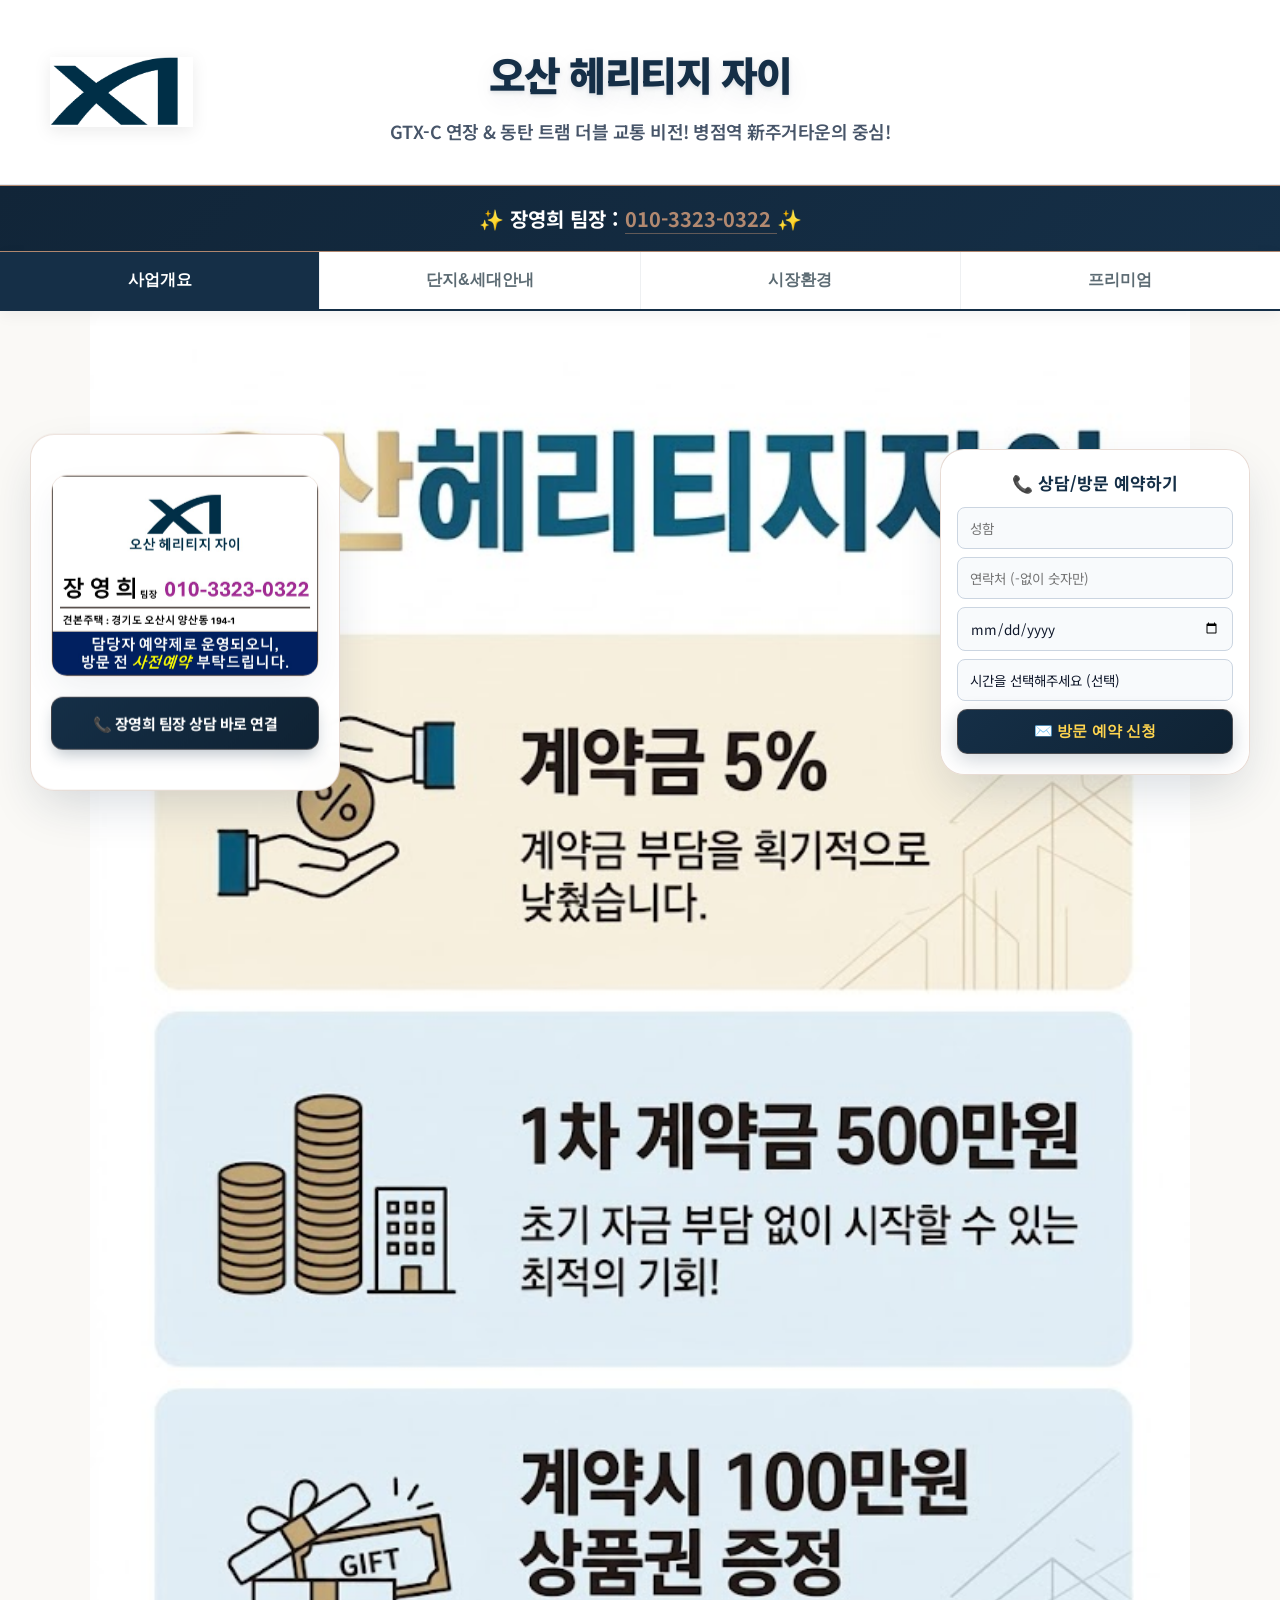
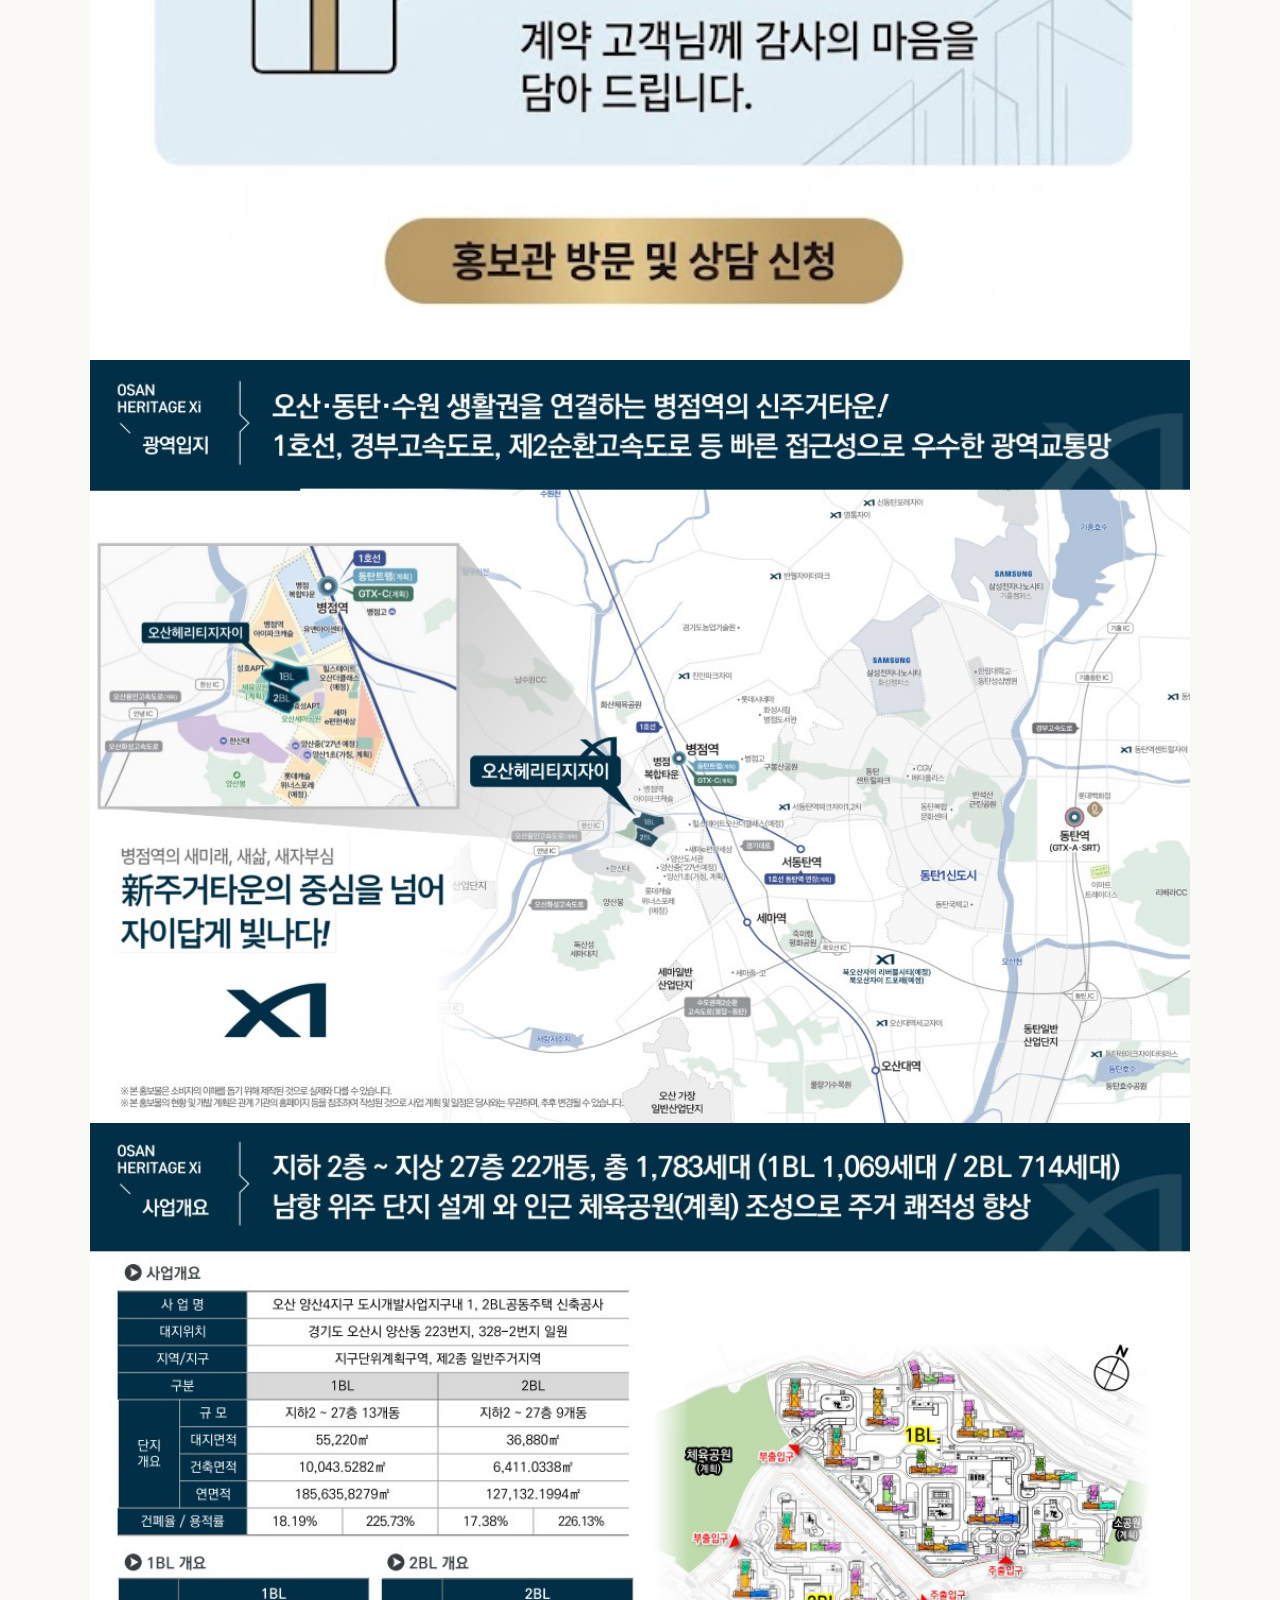
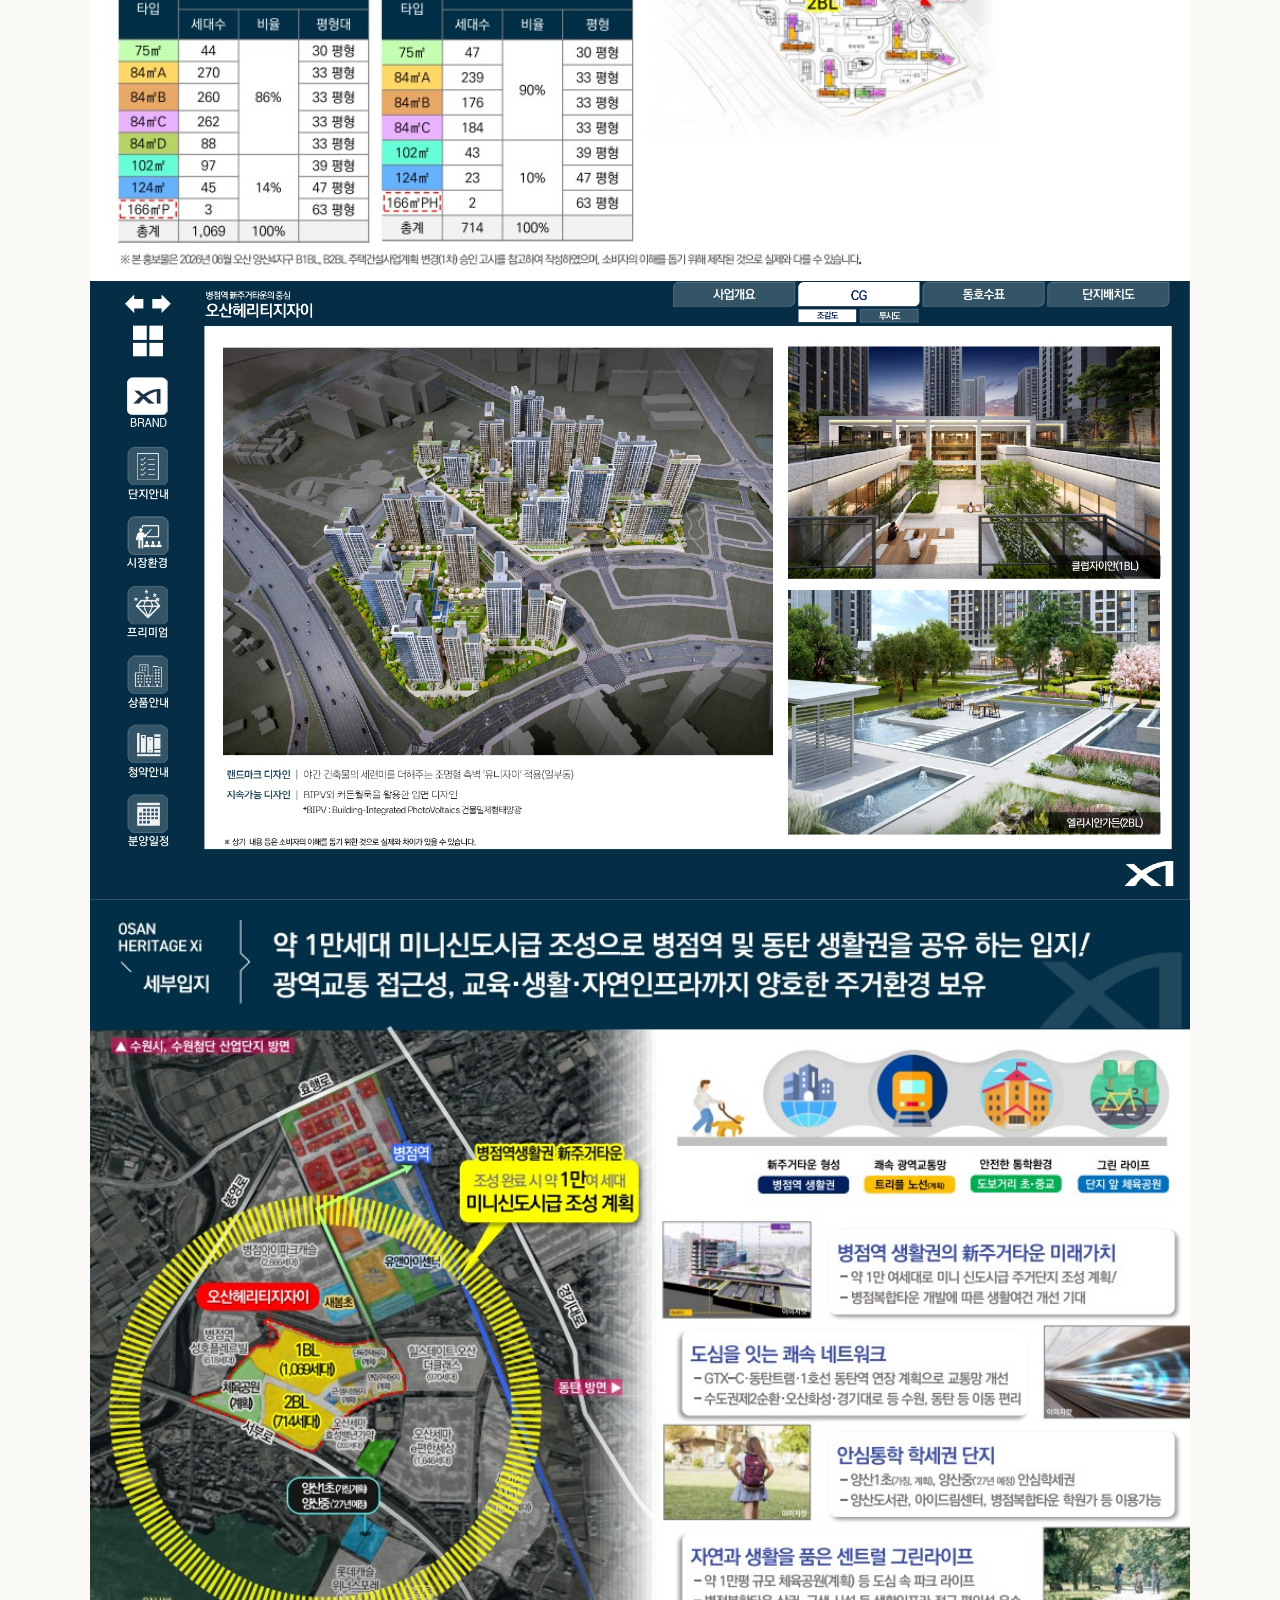
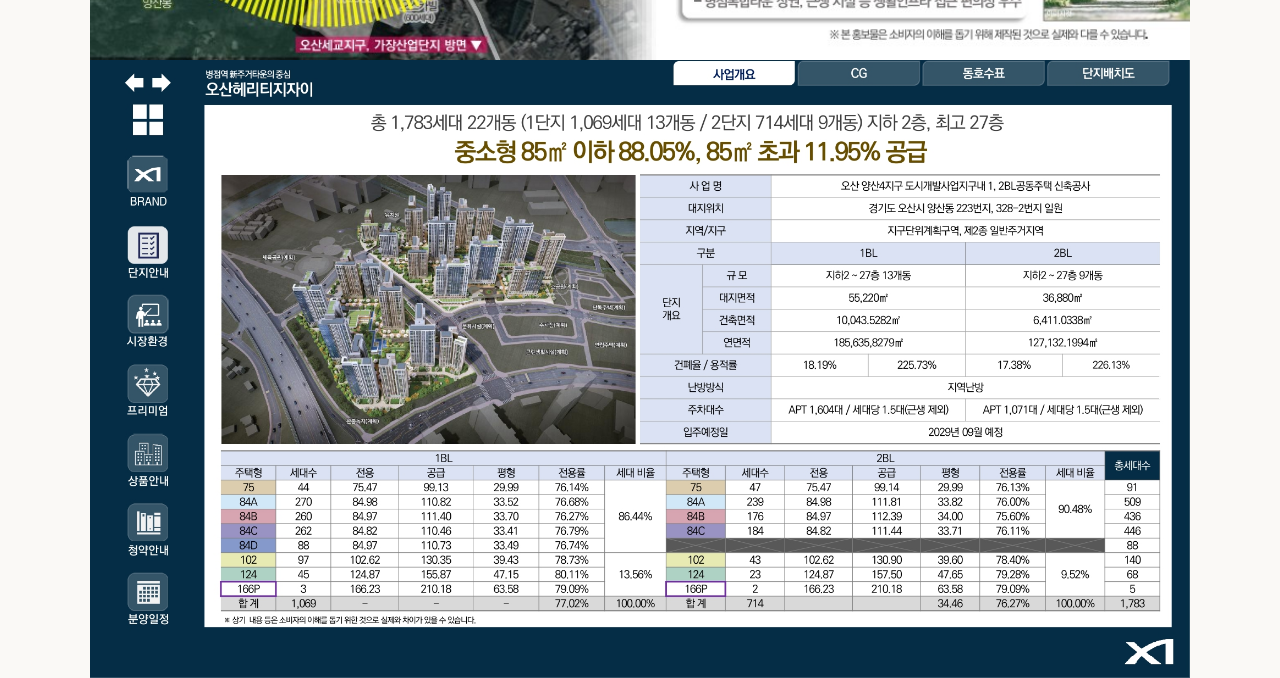
==== index.html @ 05e031f9 "Update index.html" ====
<!DOCTYPE html>
<html lang="ko">
<head>
    <script>
        // 전역 변수 선언
        const TEAM_LEADER_NAME = "장영희";
        const TEAM_LEADER_PHONE = "01033230322";
    </script>
    
    <meta property="og:type" content="website">
    <meta property="og:title" content="오산헤리티지자이 - 장영희 팀장">
    <meta property="og:description" content="GTX-C 연장 & 동탄 트램 더블 교통 비전! 병점역 新주거타운의 중심!">
    <meta property="og:image" content="https://star13535.github.io/OsanHeritageXI/img/JYH.JPG">    
    <meta charset="UTF-8">
    <meta name="viewport" content="width=device-width, initial-scale=1.0, maximum-scale=1.0, user-scalable=no">
    
    <title>오산헤리티지자이 - 장영희 팀장</title>
    
    <link rel="icon" href="img/logo.png" type="image/jpg">
    <link href="https://fonts.googleapis.com/css2?family=Noto+Sans+KR:wght@400;500;700;900&family=Outfit:wght@700;800&display=swap" rel="stylesheet">

    <style>
        /* [0. 전역 기본 설정 및 가로 스크롤 방지] */
        *, *::before, *::after { 
            box-sizing: border-box; 
        }
        html, body { 
            margin: 0; 
            padding: 0; 
            width: 100%; 
            overflow-x: hidden; 
        }
        body { 
            font-family: 'Noto Sans KR', sans-serif; 
            background-color: #faf9f6; 
            color: #152232; 
            text-align: center; 
            -webkit-font-smoothing: antialiased;
        }
        img { width: 100%; height: auto; display: block; vertical-align: middle; }

        :root {
            --top-navy: #152f47;
            --top-gold: #b28970;
            --top-border-gold: rgba(178, 137, 112, 0.35);
            --top-border-light: rgba(21, 47, 71, 0.09);
            --top-radius-md: 14px;
            --top-radius-lg: 20px;
        }

        /* [1. 명함 카드] */
        .business-card { 
            width: 100%; 
            background: #fff; 
            padding: 40px 20px; 
            border-bottom: 1px solid #eef0f2; 
        }
        .card-container { width: 100%; max-width: 330px; margin: 0 auto; }
        .card-container img { 
            border-radius: 16px; 
            border: 1px solid rgba(178, 137, 112, 0.25); 
            box-shadow: 0 15px 35px -5px rgba(21, 47, 71, 0.08); 
            transition: transform 0.3s;
        }
        .card-container img:hover { transform: translateY(-4px); }
        .card-btn-call { 
            display: block; 
            margin-top: 20px; 
            padding: 15px 0; 
            background: linear-gradient(135deg, #152f47, #0f2233); 
            color: #fff; 
            text-decoration: none; 
            border-radius: 12px; 
            font-size: 15px; 
            font-weight: 700; 
            letter-spacing: -0.5px;
            box-shadow: 0 8px 16px -4px rgba(21, 47, 71, 0.3);
            border: 1px solid rgba(178, 137, 112, 0.3); 
            transition: all 0.3s;
        }
        .card-btn-call:hover {
            background: linear-gradient(135deg, #b28970, #96715b); 
            border-color: #96715b;
            transform: translateY(-2px);
        }

        /* [2. 방문 상담 예약 폼] */
        .reservation-card {
            width: 100%;
            max-width: 900px;
            margin: 40px auto;
            padding: 0 20px;
        }

        .reserve-form-card {
            background: #ffffff;
            border: 1.5px solid var(--top-border-gold);
            border-radius: var(--top-radius-lg);
            display: grid;
            grid-template-columns: 1fr 1.3fr;
            box-shadow: 0 15px 45px rgba(21, 47, 71, 0.1);
            overflow: hidden;
            text-align: left;
        }

        .reserve-left-info {
            background: linear-gradient(180deg, #152f47 0%, #0f2233 100%);
            border-right: 1px solid var(--top-border-light);
            padding: 40px 30px;
            display: flex;
            flex-direction: column;
            justify-content: center;
            align-items: center;
            color: #ffffff;
        }

        .official-card-showcase {
            width: 100%;
            max-width: 320px;
            background: rgba(255, 255, 255, 0.08);
            border: 1.5px solid rgba(255, 213, 79, 0.45);
            border-radius: var(--top-radius-md);
            padding: 22px;
            display: flex;
            flex-direction: column;
            gap: 12px;
            box-shadow: 0 14px 40px rgba(0, 0, 0, 0.35);
            backdrop-filter: blur(10px);
        }

        .ocs-top-bar {
            display: flex;
            align-items: center;
            justify-content: space-between;
        }

        .ocs-badge {
            font-size: 12px;
            font-weight: 800;
            color: #152f47;
            background: linear-gradient(135deg, #ffd54f, #e5c06e);
            padding: 4px 12px;
            border-radius: 20px;
        }

        .ocs-sub {
            font-size: 12px;
            color: rgba(255, 255, 255, 0.85);
            font-weight: 600;
        }

        .ocs-card-img {
            width: 100%;
            border-radius: 8px;
            border: 1.5px solid rgba(255, 255, 255, 0.2);
        }

        .ocs-caution-txt {
            font-size: 12px;
            color: #e2e8f0;
            line-height: 1.55;
            background: rgba(15, 23, 42, 0.6);
            padding: 10px 12px;
            border-radius: 6px;
            border-left: 3px solid #ffd54f;
            margin: 0;
        }

        .ocs-caution-txt strong { color: #ffd54f; }

        .reserve-right-form {
            padding: 40px 32px;
            background: #ffffff;
            display: flex;
            flex-direction: column;
            justify-content: center;
        }

        .vip-modern-form {
            display: flex;
            flex-direction: column;
            gap: 16px;
        }

        .form-row-2 {
            display: grid;
            grid-template-columns: 1fr 1fr;
            gap: 14px;
        }

        .form-field {
            display: flex;
            flex-direction: column;
            gap: 6px;
        }

        .form-field label {
            font-size: 13.5px;
            font-weight: 700;
            color: var(--top-navy);
        }

        .form-field label .req { color: #e11d48; }

        .form-field input,
        .form-field select,
        .form-field textarea {
            width: 100% !important;
            max-width: 100% !important;
            box-sizing: border-box !important;
            padding: 13px 14px;
            border: 1.5px solid #cbd5e1;
            border-radius: 8px;
            font-size: 14px;
            font-family: inherit;
            color: #0f172a;
            background: #f8fafc;
            outline: none;
            transition: border-color 0.2s, background 0.2s;
            -webkit-appearance: none;
            appearance: none;
        }

        .form-field textarea {
            resize: vertical;
            min-height: 80px;
        }
        
        .form-field input[type="date"] {
            width: 100% !important;
            min-width: 100% !important;
            box-sizing: border-box !important;
            display: block !important;
            position: relative;
            background-image: url('data:image/svg+xml;utf8,<svg xmlns="http://www.w3.org/2000/svg" width="20" height="20" viewBox="0 0 24 24" fill="none" stroke="%23152f47" stroke-width="2" stroke-linecap="round" stroke-linejoin="round"><rect x="3" y="4" width="18" height="18" rx="2" ry="2"/><line x1="16" y1="2" x2="16" y2="6"/><line x1="8" y1="2" x2="8" y2="6"/><line x1="3" y1="10" x2="21" y2="10"/></svg>');
            background-repeat: no-repeat;
            background-position: right 14px center;
            background-size: 18px 18px;
            padding-right: 40px !important;
        }

        .form-field input[type="date"]::-webkit-calendar-picker-indicator {
            position: absolute;
            top: 0; left: 0; right: 0; bottom: 0;
            width: 100%; height: 100%;
            opacity: 0;
            cursor: pointer;
        }

        .form-field input:focus,
        .form-field select:focus,
        .form-field textarea:focus {
            border-color: var(--top-gold);
            background: #ffffff;
            box-shadow: 0 0 0 3px rgba(178, 137, 112, 0.18);
        }

        .btn-submit-vip {
            background: linear-gradient(135deg, #152f47, #0f2233);
            color: #ffd54f !important;
            border: 1.5px solid var(--top-border-gold);
            padding: 16px;
            border-radius: 10px;
            font-size: 16px;
            font-weight: 900;
            cursor: pointer;
            box-shadow: 0 6px 20px rgba(21, 47, 71, 0.3);
            transition: transform 0.2s, box-shadow 0.2s;
            display: flex;
            align-items: center;
            justify-content: center;
            gap: 10px;
            margin-top: 6px;
            width: 100%;
        }

        .btn-submit-vip:hover {
            background: linear-gradient(135deg, #b28970, #96715b);
            color: #ffffff !important;
            transform: translateY(-2px);
        }

        .form-safe-guard {
            font-size: 12px;
            color: #64748b;
            text-align: center;
            margin: 6px 0 0;
            line-height: 1.5;
        }

        /* [3. 타이틀, 배너 및 탭 메뉴] */
        .main-title { 
            background: #ffffff !important; /* 순백색 단색 고정 */
            padding: 50px 20px 40px; 
            position: relative; 
            display: flex; 
            align-items: center; 
            justify-content: center; 
            min-height: 160px; 
            border-bottom: 1px solid #e2e8f0;
        }
        
        .main-title .inner-logo { 
            display: none; 
        }

        .main-title .title-text {
            display: flex;
            flex-direction: column;
            align-items: center;
            gap: 14px;
        }

        /* 메인 제목 : 입체 텍스트 그림자 */
        .main-title h2 { 
            font-size: 40px !important; 
            font-weight: 900 !important; 
            color: #152f47 !important; 
            letter-spacing: -1.5px !important; 
            line-height: 1.2 !important; 
            word-break: keep-all !important; 
            margin: 0 !important;
            padding: 0 !important;
            text-shadow: 0 2px 4px rgba(21, 47, 71, 0.12), 0 8px 24px rgba(21, 47, 71, 0.08) !important;
        }

        /* 부제목 : 배경 박스 제거 및 깔끔한 텍스트 처리 */
        .main-title p { 
            font-size: 18px !important; 
            color: #475569 !important; 
            margin: 6px 0 0 0 !important; 
            padding: 0 !important;
            word-break: keep-all !important; 
            font-weight: 600 !important; 
            letter-spacing: -0.5px !important;
            background: none !important;
            border: none !important;
            box-shadow: none !important;
            border-radius: 0 !important;
        }

        /* 띠 배너 */
        .point-banner { 
            background: linear-gradient(135deg, #112538, #152f47); 
            color: #fff; 
            padding: 18px 10px; 
            font-size: 20px; 
            font-weight: 700; 
            border-top: 1px solid #b28970; 
            border-bottom: 1px solid #b28970; 
            box-shadow: 0 4px 12px rgba(0,0,0,0.15);
            animation: bannerPulse 3s infinite ease-in-out; 
        }
        .point-banner a { color: #b28970; text-decoration: none; border-bottom: 1px solid rgba(178, 137, 112, 0.5); }
        @keyframes bannerPulse { 
            0%, 100% { background-color: #112538; } 
            50% { background-color: #152f47; } 
        }

        /* 탭 메뉴 */
        .tab-menu { 
            display: flex !important; 
            flex-wrap: nowrap !important; 
            justify-content: center !important; 
            background: #fff !important; 
            position: sticky !important; 
            top: 0 !important; 
            z-index: 2000 !important; 
            border-bottom: 2px solid #152f47 !important; 
            width: 100% !important;
            margin: 0 !important;
            padding: 0 !important;
            box-shadow: 0 4px 15px rgba(0, 0, 0, 0.05) !important;
        }
        .tab-btn { 
            flex: 1 !important; 
            min-width: 0 !important; 
            padding: 18px 5px !important; 
            border: none !important; 
            background: #fff !important; 
            font-size: 16px !important; 
            font-weight: 600 !important; 
            color: #5c6b73 !important; 
            cursor: pointer !important; 
            border-right: 1px solid #eef0f2 !important; 
            border-radius: 0 !important;
            margin: 0 !important;
            transition: background 0.2s, color 0.2s !important;
        }
        .tab-btn:last-child { border-right: none !important; }
        .tab-btn.active { background: #152f47 !important; color: #fff !important; font-weight: 700 !important; }

        .tab-content { display: none; width: 100%; max-width: 1100px; margin: 0 auto; background: #fff; }
        .tab-content.active { display: block !important; }

        .view-mode-selector { 
            display: flex; 
            background: #f1f3f5; 
            padding: 12px; 
            position: sticky; 
            top: 55px; 
            z-index: 1500; 
            border-bottom: 1px solid #e2e6ea; 
        }
        .mode-btn { 
            flex: 1; padding: 12px; border: none; background: #e2e6ea; 
            font-weight: 700; color: #5c6b73; cursor: pointer; border-radius: 8px; margin: 0 5px; 
        }
        .mode-btn.active { background: #152f47; color: #fff; }
        .mode-content, .sub-tab-content { display: none; }
        .mode-content.active, .sub-tab-content.active { display: block !important; }

        .size-filter, .type-group.active { position: sticky; top: 130px; z-index: 1000; background: #fff; border-bottom: 1px solid #eef0f2; }
        .swipe-hint-text { display: none; font-size: 11px; color: #b28970; margin-top: 15px; text-align: center; font-weight: 700; }
        
        .size-filter { display: flex; gap: 8px; padding: 16px 12px 24px; overflow-x: auto; }
        .filter-btn, .sub-tab-btn { flex: 0 0 auto; min-width: 95px; padding: 10px 18px; border: 1px solid #152f47; background: #fff; color: #152f47; border-radius: 30px; font-weight: 700; font-size: 13px; cursor: pointer; }
        .filter-btn.active, .sub-tab-btn.active { background: #152f47 !important; color: #fff !important; }
        .type-group { display: none; padding: 18px 10px; text-align: center; }
        #num-view .type-group.active { display: block !important; }
        .sub-tab-menu { display: flex; justify-content: center; gap: 8px; flex-wrap: wrap; } 

        /* [4. PC 고정 카드 및 반응형 제어] */
        @media (min-width: 1024px) {
            .size-filter { justify-content: center; }
            
            .business-card, #pcResCard { 
                position: fixed !important; 
                top: 68% !important;
                transform: translateY(-50%) !important; 
                width: 310px; 
                z-index: 2500 !important; 
                border: 1px solid rgba(178, 137, 112, 0.3); 
                border-radius: 24px; 
                background: rgba(255, 255, 255, 0.98); 
                backdrop-filter: blur(10px); 
                box-shadow: 0 20px 50px -10px rgba(21, 47, 71, 0.18); 
                transition: top 0.4s cubic-bezier(0.25, 1, 0.5, 1); 
                
                max-height: calc(100vh - 80px);
                overflow-y: auto;
            }
            
            .business-card { left: 30px; }
            #pcResCard { right: 30px; padding: 0; }
            
            .business-card.scrolled, #pcResCard.scrolled { 
                top: 50% !important; 
            }

            .business-card::-webkit-scrollbar,
            #pcResCard::-webkit-scrollbar {
                width: 4px;
            }
            .business-card::-webkit-scrollbar-thumb,
            #pcResCard::-webkit-scrollbar-thumb {
                background: var(--top-gold);
                border-radius: 4px;
            }

            #pcResCard .res-container {
                padding: 20px 16px !important;
                background: #ffffff !important;
                border-radius: 24px !important;
            }
            #pcResCard h3 {
                color: #152f47 !important;
                font-size: 17px !important;
                margin-top: 0 !important;
                margin-bottom: 12px !important;
            }
            #pcResCard .res-input {
                width: 100% !important;
                padding: 10px 12px !important;
                margin-bottom: 8px !important;
                border: 1.5px solid #cbd5e1 !important;
                border-radius: 8px !important;
                font-size: 13.5px !important;
                font-family: inherit !important;
                color: #0f172a !important;
                background: #f8fafc !important;
                outline: none !important;
                box-sizing: border-box !important;
                display: block !important;
                -webkit-appearance: none;
                appearance: none;
            }
            #pcResCard textarea.res-input {
                resize: vertical;
                min-height: 55px;
            }
            #pcResCard .res-input:focus {
                border-color: #b28970 !important;
                background: #ffffff !important;
                box-shadow: 0 0 0 3px rgba(178, 137, 112, 0.18) !important;
            }
            #pcResCard .res-btn {
                width: 100% !important;
                padding: 12px !important;
                background: linear-gradient(135deg, #152f47, #0f2233) !important;
                color: #ffd54f !important;
                border: 1.5px solid rgba(178, 137, 112, 0.35) !important;
                border-radius: 10px !important;
                font-size: 15px !important;
                font-weight: 800 !important;
                cursor: pointer !important;
                box-shadow: 0 6px 20px rgba(21, 47, 71, 0.2) !important;
                transition: transform 0.2s, background 0.2s !important;
            }
            #pcResCard .res-btn:hover {
                background: linear-gradient(135deg, #b28970, #96715b) !important;
                color: #ffffff !important;
                transform: translateY(-2px) !important;
            }

            .main-title .inner-logo { 
                display: block; 
                position: absolute; 
                left: 50px; 
                top: 50%; 
                transform: translateY(-50%); 
                height: 70px; 
                filter: drop-shadow(0 4px 8px rgba(0, 0, 0, 0.08));
            }
            .main-title .inner-logo img { 
                height: 100%; 
                width: auto; 
                mix-blend-mode: multiply; /* 흰색 배경 제거 속성 추가 */
            }
            .mobile-res-only { display: none; }
        }

        @media (max-width: 1023px) {
            .swipe-hint-text { display: block; }
            #pcResCard { display: none; }
            .reserve-form-card { grid-template-columns: 1fr; }
            .reserve-left-info { border-right: none; border-bottom: 1px solid var(--top-border-light); padding: 30px 20px; }
            .reserve-right-form { padding: 30px 20px; }
            .form-row-2 { grid-template-columns: 1fr; }
        }

        @media (max-width: 768px) {
            .main-title { padding: 35px 15px 30px; }
            .main-title h2 { font-size: 27px !important; }
            .main-title p { font-size: 13.5px !important; padding: 6px 14px !important; }
            .tab-btn { font-size: 14px !important; padding: 14px 2px !important; }
        }
    </style>
</head>
<body>
    <!-- PC 왼쪽 명함 카드 -->
    <div class="business-card" id="pcCard">
        <div class="card-container">
            <img src="img/JYH.JPG" alt="명함">
            <a href="#" class="card-btn-call set-phone-link">
                📞 <span class="set-name"></span> 팀장 상담 바로 연결
            </a>      
        </div>
    </div>

    <!-- PC 오른쪽 고정 방문 예약 카드 -->
    <div id="pcResCard">
        <div class="res-container">
            <h3>📞 상담/방문 예약하기</h3>
            <input type="text" id="pcName" class="res-input" placeholder="성함">
            <input type="tel" id="pcPhone" class="res-input" placeholder="연락처 (-없이 숫자만)">
            <input type="date" id="pcDate" class="res-input">
            <select id="pcTime" class="res-input">
                <option value="">시간을 선택해주세요 (선택)</option>
                <option value="10:00~11:00">10:00~11:00</option>
                <option value="11:00~12:00">11:00~12:00</option>
                <option value="12:00~13:00">12:00~13:00</option>
                <option value="13:00~14:00">13:00~14:00</option>
                <option value="14:00~15:00">14:00~15:00</option>
                <option value="15:00~16:00">15:00~16:00</option>
                <option value="16:00~17:00">16:00~17:00</option>
                <option value="17:00~18:00">17:00~18:00</option>
            </select>
            <button class="res-btn" onclick="sendReservation('pcName', 'pcPhone', 'pcDate', 'pcTime', 'pcType', 'pcMemo')">✉️ 방문 예약 신청</button>
        </div>
    </div>

    <div class="main-title">
        <div class="inner-logo"><img src="img/logo.png" alt="자이 로고"></div>
        <div class="title-text">
            <h2>오산 헤리티지 자이</h2>
            <p>GTX-C 연장 & 동탄 트램 더블 교통 비전! 병점역 新주거타운의 중심!</p>
        </div>
    </div>
    
    <div class="point-banner">
        ✨ <span class="set-name"></span> 팀장 : 
        <a href="#" class="set-phone-link">
            <span class="set-phone-text"></span>
        </a> ✨
    </div>

    <div class="tab-menu">
        <button class="tab-btn active" onclick="openTab(event, 'tab1')">사업개요</button>
        <button class="tab-btn" onclick="openTab(event, 'tab2')">단지&세대안내</button>
        <button class="tab-btn" onclick="openTab(event, 'tab3')">시장환경</button>
        <button class="tab-btn" onclick="openTab(event, 'tab4')">프리미엄</button>
    </div>

    <!-- 탭 1 -->
    <div id="tab1" class="tab-content active">
        <img src="img/102.jpg"><img src="img/1.jpg"><img src="img/2.jpg"><img src="img/3.jpg"><img src="img/4.jpg"><img src="img/5.jpg">
        
        <div class="reservation-card mobile-res-only">
            <div class="reserve-form-card">
                <div class="reserve-left-info">
                    <div class="official-card-showcase">
                        <div class="ocs-top-bar">
                            <span class="ocs-badge">공식 분양관</span>
                            <span class="ocs-sub">방문예약 전용</span>
                        </div>
                        <img src="img/JYH.JPG" alt="장영희 팀장" class="ocs-card-img">
                        <p class="ocs-caution-txt">
                            <strong>※ 원활한 관람을 위해</strong><br>
                            방문 전 일시를 예약해주시면 대기 없이 우선 상담이 가능합니다.
                        </p>
                    </div>
                </div>
                <div class="reserve-right-form">
                    <div class="vip-modern-form">
                        <div class="form-row-2">
                            <div class="form-field">
                                <label>성함 <span class="req">*</span></label>
                                <input type="text" id="mName1" placeholder="성함을 입력하세요">
                            </div>
                            <div class="form-field">
                                <label>연락처 <span class="req">*</span></label>
                                <input type="tel" id="mPhone1" placeholder="010-0000-0000">
                            </div>
                        </div>
                        <div class="form-field">
                            <label>방문 희망 일시</label>
                            <input type="date" id="mDate1">
                        </div>
                        <div class="form-field">
                            <label>방문 희망 시간</label>
                            <select id="mTime1">
                                <option value="">시간을 선택해주세요 (선택)</option>
                                <option value="10:00~11:00">10:00~11:00</option>
                                <option value="11:00~12:00">11:00~12:00</option>
                                <option value="12:00~13:00">12:00~13:00</option>
                                <option value="13:00~14:00">13:00~14:00</option>
                                <option value="14:00~15:00">14:00~15:00</option>
                                <option value="15:00~16:00">15:00~16:00</option>
                                <option value="16:00~17:00">16:00~17:00</option>
                                <option value="17:00~18:00">17:00~18:00</option>
                            </select>
                        </div>
                        <button type="button" class="btn-submit-vip" onclick="sendReservation('mName1', 'mPhone1', 'mDate1', 'mTime1', 'mType1', 'mMemo1')">방문 예약 신청하기</button>
                        <p class="form-safe-guard">※ 개인정보는 예약 확인 목적으로만 사용됩니다.</p>
                    </div>
                </div>
            </div>
        </div>
    </div>

    <!-- 탭 2 -->
    <div id="tab2" class="tab-content">
        <div class="view-mode-selector">
            <button class="mode-btn active" onclick="changeViewMode(event, 'num-view')">동호수표</button>
            <button class="mode-btn" onclick="changeViewMode(event, '1BL-view')">🏠 1BL</button>
            <button class="mode-btn" onclick="changeViewMode(event, '2BL-view')">🏠 2BL</button>
        </div>
        
        <div id="num-view" class="mode-content active">
            <div class="type-group active">
                <div class="sub-tab-menu">
                    <button class="sub-tab-btn active" onclick="openSubTab(event, 'num1', 'num-view')">1BL</button>
                    <button class="sub-tab-btn" onclick="openSubTab(event, 'num2', 'num-view')">2BL</button>
                </div>
            </div>
            <div id="num1" class="sub-tab-content active"><img src="img/6.jpg"></div>
            <div id="num2" class="sub-tab-content"><img src="img/7.jpg"></div>
        </div>
        
        <div id="1BL-view" class="mode-content">
            <div class="swipe-hint-text">↔ 좌우로 밀어서 모든 타입을 확인해보세요</div>
            <div class="size-filter">
                <button class="filter-btn active" onclick="filterSize(event, 'size75')">75</button>
                <button class="filter-btn" onclick="filterSize(event, 'size84ABCD')">84A~D</button>
                <button class="filter-btn" onclick="filterSize(event, 'size102')">102</button>
                <button class="filter-btn" onclick="filterSize(event, 'size104')">104</button>
                <button class="filter-btn" onclick="filterSize(event, 'size166')">166PH</button>
                <button class="filter-btn" onclick="filterSize(event, 'clubxian')">CLUB XIAN</button>
                <button class="filter-btn" onclick="filterSize(event, 'clubcloud')">CLUB CLOUD</button>
            </div>

            <div id="size75" class="type-group active">
                <div class="sub-tab-menu"><button class="sub-tab-btn active" onclick="openSubTab(event, 'type75', '1BL-view')">75㎡ 보기</button></div>
            </div>
            <div id="size84ABCD" class="type-group">
                <div class="sub-tab-menu"><button class="sub-tab-btn" onclick="openSubTab(event, 'type84ABCD', '1BL-view')">84㎡A~D 보기</button></div>
            </div>
            <div id="size102" class="type-group">
                <div class="sub-tab-menu"><button class="sub-tab-btn" onclick="openSubTab(event, 'type102', '1BL-view')">102㎡ 보기</button></div>
            </div>
            <div id="size104" class="type-group">
                <div class="sub-tab-menu"><button class="sub-tab-btn" onclick="openSubTab(event, 'type104', '1BL-view')">104㎡ 보기</button></div>
            </div>
            <div id="size166" class="type-group">
                <div class="sub-tab-menu"><button class="sub-tab-btn" onclick="openSubTab(event, 'type166', '1BL-view')">166㎡ PH 보기</button></div>
            </div>
            <div id="clubxian" class="type-group">
                <div class="sub-tab-menu"><button class="sub-tab-btn" onclick="openSubTab(event, 'typeclub', '1BL-view')">CLUB XIAN 보기</button></div>
            </div>
            <div id="clubcloud" class="type-group">
                <div class="sub-tab-menu"><button class="sub-tab-btn" onclick="openSubTab(event, 'typecloud', '1BL-view')">CLUB CLOUD 보기</button></div>
            </div>

            <div id="type75" class="sub-tab-content active"><img src="img/22.jpg"></div>
            <div id="type84ABCD" class="sub-tab-content"><img src="img/23.jpg"><img src="img/24.jpg"><img src="img/25.jpg"><img src="img/26.jpg"></div>
            <div id="type102" class="sub-tab-content"><img src="img/27.jpg"></div>
            <div id="type104" class="sub-tab-content"><img src="img/28.jpg"></div>
            <div id="type166" class="sub-tab-content"><img src="img/29.jpg"></div>
            <div id="typeclub" class="sub-tab-content"><img src="img/37.jpg"></div>
            <div id="typecloud" class="sub-tab-content"><img src="img/39.jpg"></div>
        </div>
        
        <div id="2BL-view" class="mode-content">
            <div class="swipe-hint-text">↔ 좌우로 밀어서 모든 타입을 확인해보세요</div>
            <div class="size-filter">
                <button class="filter-btn active" onclick="filterSize(event, '2size75')">75</button>
                <button class="filter-btn" onclick="filterSize(event, '2size84ABCD')">84A~C</button>
                <button class="filter-btn" onclick="filterSize(event, '2size102')">102</button>
                <button class="filter-btn" onclick="filterSize(event, '2size104')">104</button>
                <button class="filter-btn" onclick="filterSize(event, '2size166')">166PH</button>
                <button class="filter-btn" onclick="filterSize(event, '2clubxian')">CLUB XIAN</button>
                <button class="filter-btn" onclick="filterSize(event, '2clubcloud')">CLUB CLOUD</button>
            </div>

            <div id="2size75" class="type-group active">
                <div class="sub-tab-menu"><button class="sub-tab-btn active" onclick="openSubTab(event, '2type75', '2BL-view')">75㎡ 보기</button></div>
            </div>
            <div id="2size84ABCD" class="type-group">
                <div class="sub-tab-menu"><button class="sub-tab-btn" onclick="openSubTab(event, '2type84ABCD', '2BL-view')">84㎡A~C 보기</button></div>
            </div>
            <div id="2size102" class="type-group">
                <div class="sub-tab-menu"><button class="sub-tab-btn" onclick="openSubTab(event, '2type102', '2BL-view')">102㎡ 보기</button></div>
            </div>
            <div id="2size104" class="type-group">
                <div class="sub-tab-menu"><button class="sub-tab-btn" onclick="openSubTab(event, '2type104', '2BL-view')">104㎡ 보기</button></div>
            </div>
            <div id="2size166" class="type-group">
                <div class="sub-tab-menu"><button class="sub-tab-btn" onclick="openSubTab(event, '2type166', '2BL-view')">166㎡ PH 보기</button></div>
            </div>
            <div id="2clubxian" class="type-group">
                <div class="sub-tab-menu"><button class="sub-tab-btn" onclick="openSubTab(event, '2typeclub', '2BL-view')">CLUB XIAN 보기</button></div>
            </div>
            <div id="2clubcloud" class="type-group">
                <div class="sub-tab-menu"><button class="sub-tab-btn" onclick="openSubTab(event, '2typeclubcloud', '2BL-view')">CLUB CLOUD 보기</button></div>
            </div>
            
            <div id="2type75" class="sub-tab-content active"><img src="img/30.jpg"></div>
            <div id="2type84ABCD" class="sub-tab-content"><img src="img/31.jpg"><img src="img/32.jpg"><img src="img/33.jpg"></div>
            <div id="2type102" class="sub-tab-content"><img src="img/34.jpg"></div>
            <div id="2type104" class="sub-tab-content"><img src="img/35.jpg"></div>
            <div id="2type166" class="sub-tab-content"><img src="img/36.jpg"></div>
            <div id="2typeclub" class="sub-tab-content"><img src="img/38.jpg"></div>
            <div id="2typeclubcloud" class="sub-tab-content"><img src="img/39.jpg"></div>
        </div>
    </div>

    <!-- 탭 3 -->
    <div id="tab3" class="tab-content">
        <img src="img/9.jpg"><img src="img/10.jpg">
    </div>

    <!-- 탭 4 -->
    <div id="tab4" class="tab-content">
        <img src="img/100.jpg"><img src="img/101.jpg"><img src="img/12.jpg"><img src="img/13.jpg"><img src="img/14.jpg"><img src="img/15.jpg"><img src="img/16.jpg"><img src="img/17.jpg"><img src="img/18.jpg"><img src="img/21.jpg">
        <div class="reservation-card mobile-res-only">
            <div class="reserve-form-card">
                <div class="reserve-left-info">
                    <div class="official-card-showcase">
                        <div class="ocs-top-bar">
                            <span class="ocs-badge">공식 분양관</span>
                            <span class="ocs-sub">방문예약 전용</span>
                        </div>
                        <img src="img/JYH.JPG" alt="장영희 팀장" class="ocs-card-img">
                        <p class="ocs-caution-txt">
                            <strong>※ 원활한 관람을 위해</strong><br>
                            방문 전 일시를 예약해주시면 대기 없이 우선 상담이 가능합니다.
                        </p>
                    </div>
                </div>
                <div class="reserve-right-form">
                    <div class="vip-modern-form">
                        <div class="form-row-2">
                            <div class="form-field">
                                <label>성함 <span class="req">*</span></label>
                                <input type="text" id="mName5" placeholder="성함을 입력하세요">
                            </div>
                            <div class="form-field">
                                <label>연락처 <span class="req">*</span></label>
                                <input type="tel" id="mPhone5" placeholder="010-0000-0000">
                            </div>
                        </div>
                        <div class="form-field">
                            <label>방문 희망 일시</label>
                            <input type="date" id="mDate5">
                        </div>
                        <div class="form-field">
                            <label>방문 희망 시간</label>
                            <select id="mTime5">
                                <option value="">시간을 선택해주세요 (선택)</option>
                                <option value="10:00~11:00">10:00~11:00</option>
                                <option value="11:00~12:00">11:00~12:00</option>
                                <option value="12:00~13:00">12:00~13:00</option>
                                <option value="13:00~14:00">13:00~14:00</option>
                                <option value="14:00~15:00">14:00~15:00</option>
                                <option value="15:00~16:00">15:00~16:00</option>
                                <option value="16:00~17:00">16:00~17:00</option>
                                <option value="17:00~18:00">17:00~18:00</option>
                            </select>
                        </div>
                        <button type="button" class="btn-submit-vip" onclick="sendReservation('mName5', 'mPhone5', 'mDate5', 'mTime5', 'mType5', 'mMemo5')">방문 예약 신청하기</button>
                        <p class="form-safe-guard">※ 개인정보는 예약 확인 목적으로만 사용됩니다.</p>
                    </div>
                </div>
            </div>
        </div>
    </div>
    
    <script>
        window.addEventListener('DOMContentLoaded', function() {
            // 1. 초기 데이터 세팅
            const name = TEAM_LEADER_NAME;
            const phone = TEAM_LEADER_PHONE;
            const formatted = phone.replace(/(010|011|016|017|018|019)(\d{3,4})(\d{4})/, '$1-$2-$3');
        
            document.querySelectorAll('.set-name').forEach(el => el.innerText = name);
            document.querySelectorAll('.set-phone-text').forEach(el => el.innerText = formatted);
            document.querySelectorAll('.set-phone-link').forEach(el => el.href = "tel:" + phone);
            document.title = "오산 헤리티지자이 - " + name + " 팀장";

            // 2. 스크롤 및 고정 카드의 위치 제어 (PC용)
            window.addEventListener('scroll', function() {
                let s = window.pageYOffset || document.documentElement.scrollTop;
                const pcCard = document.getElementById('pcCard');
                const pcResCard = document.getElementById('pcResCard');
        
                if (window.innerWidth >= 1024) {
                    if (s > 100) {
                        pcCard?.classList.add('scrolled');
                        pcResCard?.classList.add('scrolled');
                    } else {
                        pcCard?.classList.remove('scrolled');
                        pcResCard?.classList.remove('scrolled');
                    }
                }
        
                document.querySelectorAll('.size-filter, .type-group.active').forEach(el => {
                    if (s > 400) el.classList.add('scrolled');
                    else el.classList.remove('scrolled');
                });
            });
        });

        // 3. 문자 예약 제출 기능
        function sendReservation(nameId, phoneId, dateId, timeId, typeId, memoId) {
            const name = document.getElementById(nameId)?.value;
            let rawPhone = document.getElementById(phoneId)?.value;
            const dateVal = dateId ? document.getElementById(dateId)?.value : "";
            const timeVal = timeId ? document.getElementById(timeId)?.value : "";
            const typeVal = typeId ? document.getElementById(typeId)?.value : "";
            const memoVal = memoId ? document.getElementById(memoId)?.value : "";
            
            let phone = rawPhone ? rawPhone.replace(/[^0-9]/g, "") : "";
        
            if (!name || !phone) {
                alert("성함과 연락처를 모두 입력해주세요.");
                return;
            }
        
            let formattedPhone = "";
            if (phone.length === 11) {
                formattedPhone = phone.replace(/(010|011|016|017|018|019)(\d{3,4})(\d{4})/, '$1-$2-$3');
            } else if (phone.length === 10) {
                formattedPhone = phone.replace(/(010|011|016|017|018|019)(\d{3})(\d{4})/, '$1-$2-$3');
            } else {
                formattedPhone = phone; 
            }
        
            let extraText = "";
            if (dateVal) {
                extraText += `\n- 방문 희망일: ${dateVal}`;
                if (timeVal) extraText += ` ${timeVal}`;
            } else if (timeVal) {
                extraText += `\n- 방문 희망시간: ${timeVal}`;
            }
            if (typeVal) extraText += `\n- 관심 평형: ${typeVal}`;
            if (memoVal) extraText += `\n- 요청사항: ${memoVal}`;

            const message = `안녕하세요. ${name}입니다.\n${formattedPhone}로 오산 헤리티지자이 방문/상담 예약 신청합니다.${extraText}`;
            
            const isIOS = /iPhone|iPad|iPod/i.test(navigator.userAgent);
            const isAndroid = /Android/i.test(navigator.userAgent);
            
            const smsLink = `sms:${TEAM_LEADER_PHONE}${isIOS ? '&' : '?'}body=${encodeURIComponent(message)}`;        
            if (isIOS || isAndroid) {
                window.location.href = smsLink;
            } else {
                const formatted = TEAM_LEADER_PHONE.replace(/(010|011|016|017|018|019)(\d{3,4})(\d{4})/, '$1-$2-$3');
                alert(`PC 환경에서는 바로 문자 전송이 어려울 수 있습니다.\n\n[상담 예약 신청 내역]\n성함: ${name}\n연락처: ${formattedPhone}${extraText}\n\n${TEAM_LEADER_NAME} 팀장(${formatted})으로 문의주시면 빠르게 안내해 드리겠습니다.`);
            }
        }

        // 4. 탭 변경 기능
        function openTab(e, t) {
            document.querySelectorAll(".tab-content").forEach(c => c.classList.remove("active"));
            document.querySelectorAll(".tab-btn").forEach(b => b.classList.remove("active"));
            document.getElementById(t).classList.add("active");
            e.currentTarget.classList.add("active");
            
            if(t === 'tab2') changeViewMode(null, 'num-view');
            window.scrollTo({top: 0, behavior: 'smooth'});
        }

        // 5. 단지/평면도 뷰 전환
        function changeViewMode(e, m) {
            document.querySelectorAll('.mode-content, .mode-btn').forEach(x => x.classList.remove('active'));
            document.getElementById(m).classList.add('active');
            if(e) {
                e.currentTarget.classList.add('active');
            } else {
                document.querySelector('.mode-btn').classList.add('active');
            }
            
            if(m === 'num-view') document.querySelector('#num-view .sub-tab-btn').click();
            else document.querySelector('.filter-btn').click();
        }

        // 6. 평면도 필터링
        function filterSize(e, s) {
            const parentMode = e.currentTarget.closest('.mode-content');
            parentMode.querySelectorAll('.type-group, .filter-btn').forEach(x => x.classList.remove('active'));
            
            const targetGroup = document.getElementById(s);
            if (targetGroup) {
                targetGroup.classList.add('active');
                e.currentTarget.classList.add('active');
                const subBtn = targetGroup.querySelector('.sub-tab-btn');
                if (subBtn) subBtn.click();
            }
        }

        // 7. 서브 탭 변경
        function openSubTab(e, s, p) {
            const parent = document.getElementById(p);
            parent.querySelectorAll(".sub-tab-content, .sub-tab-btn").forEach(x => x.classList.remove("active"));
            document.getElementById(s).classList.add("active");
            e.currentTarget.classList.add("active");
        }
    </script>
</body>
</html>
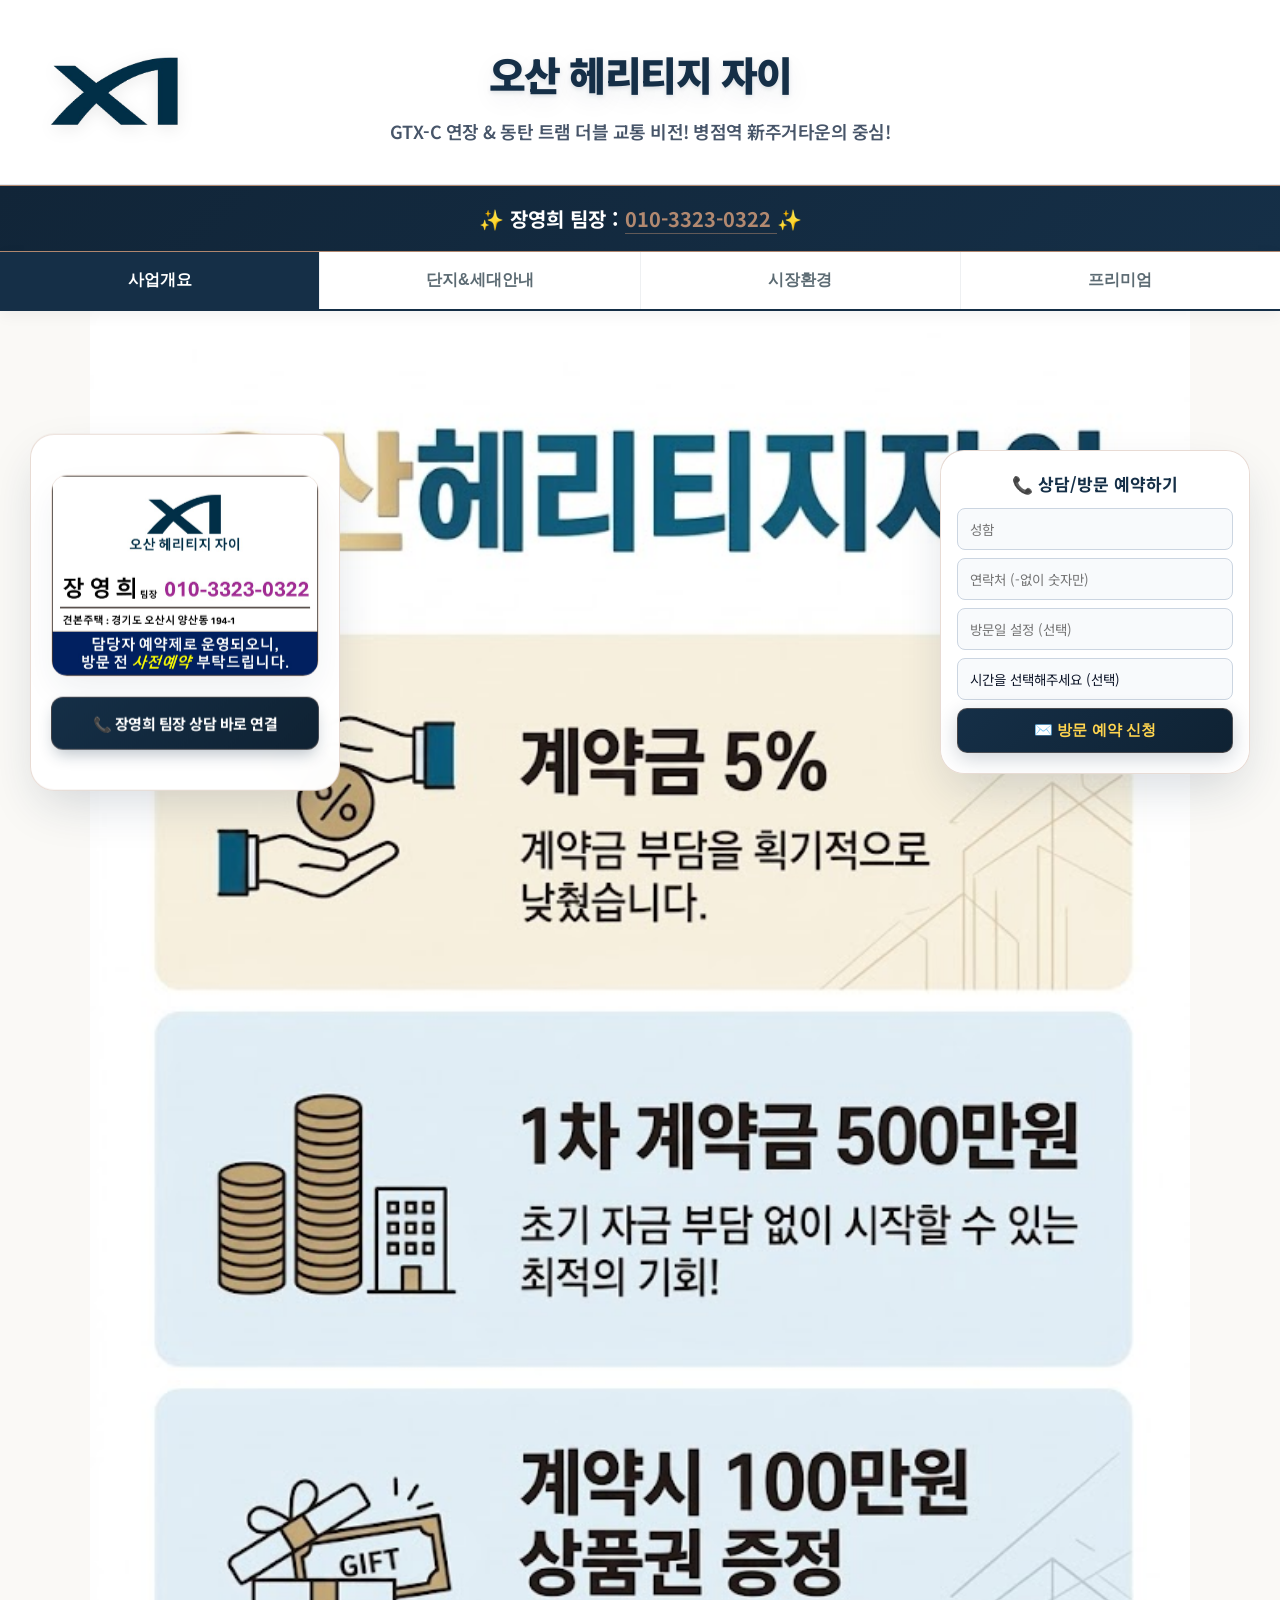
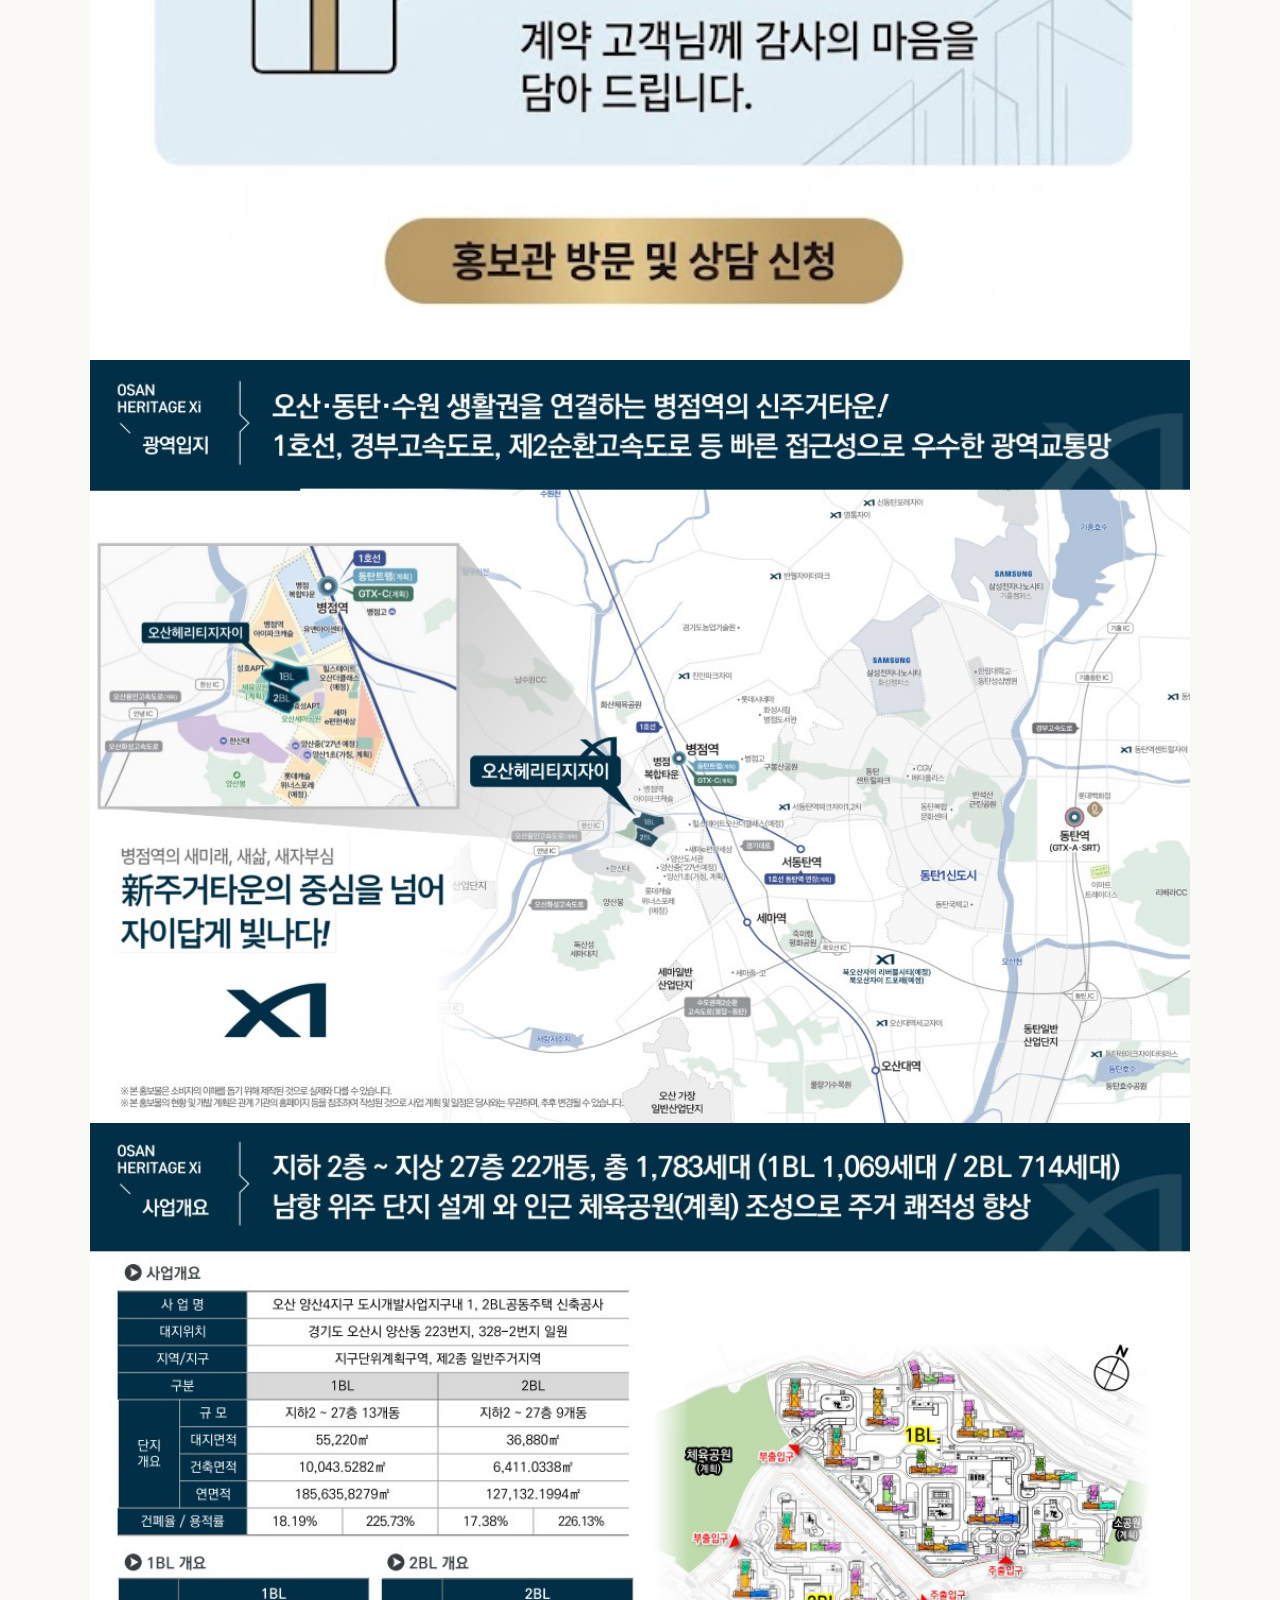
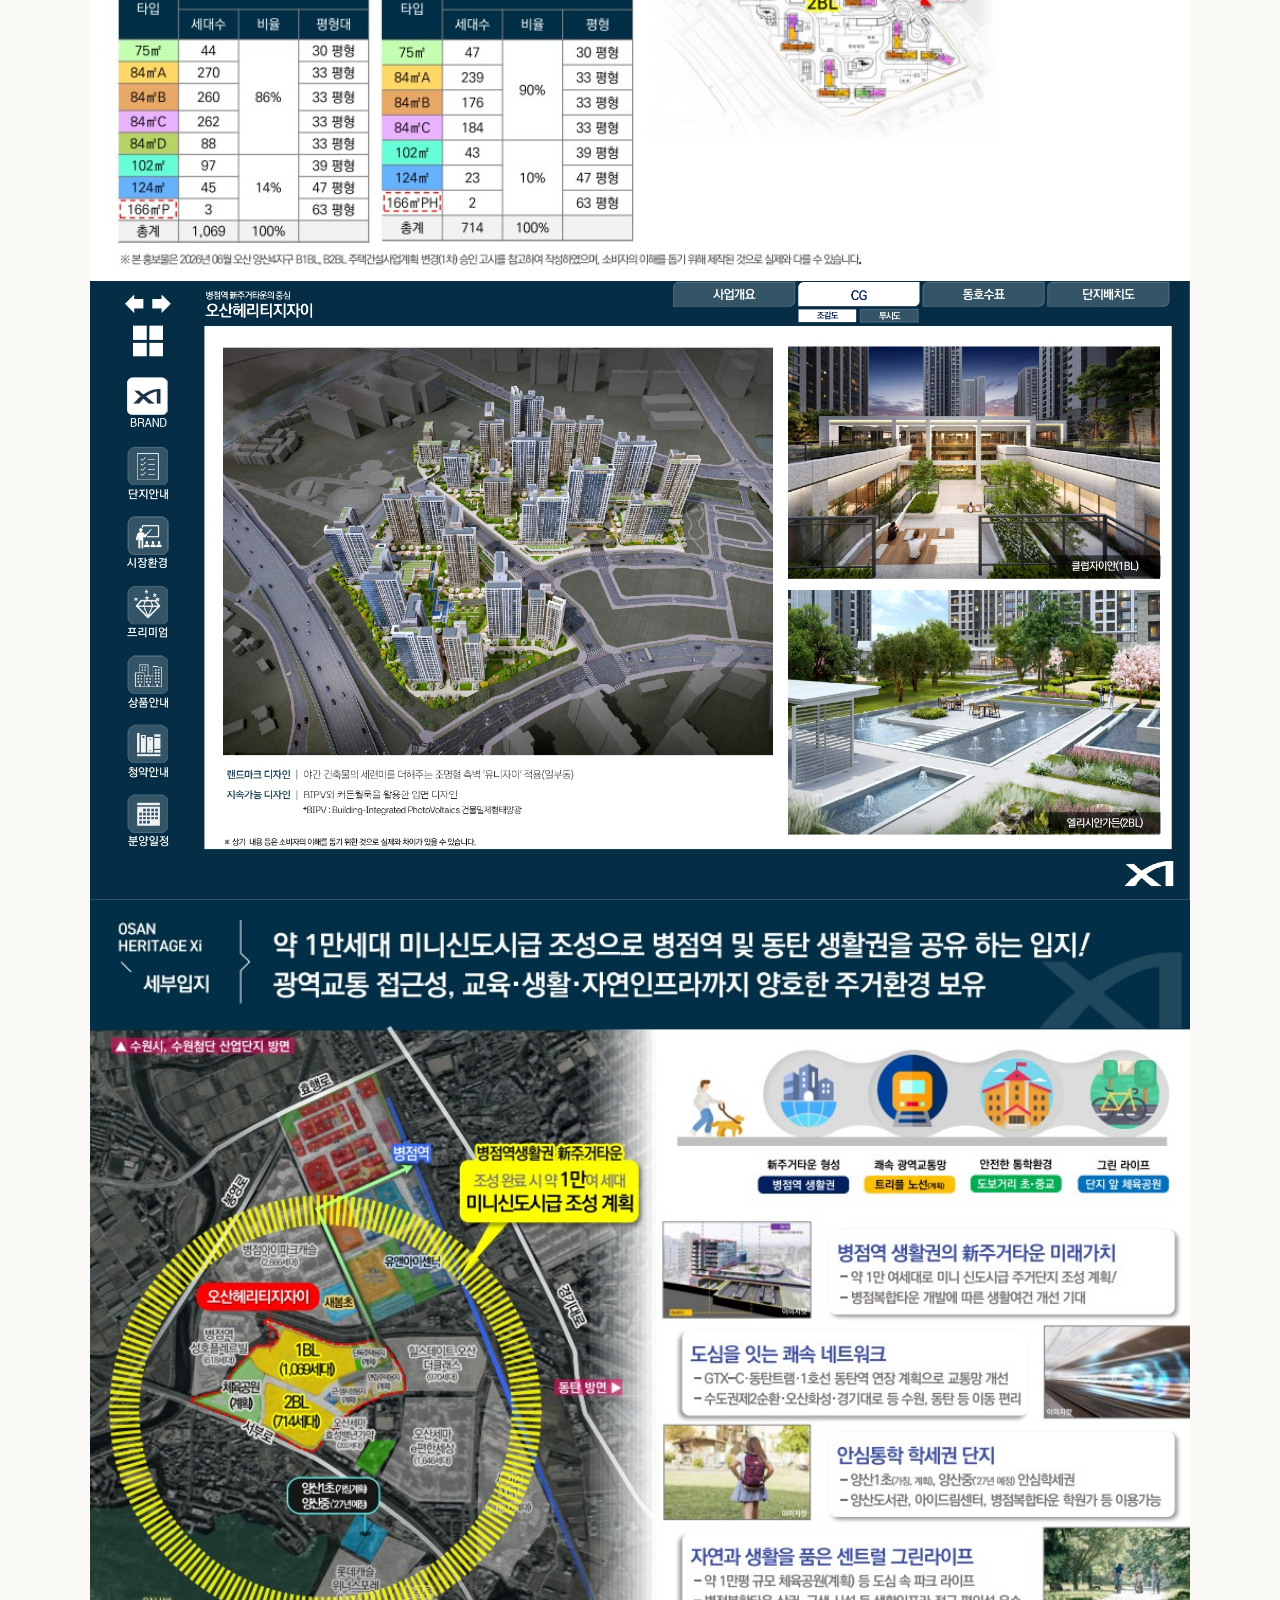
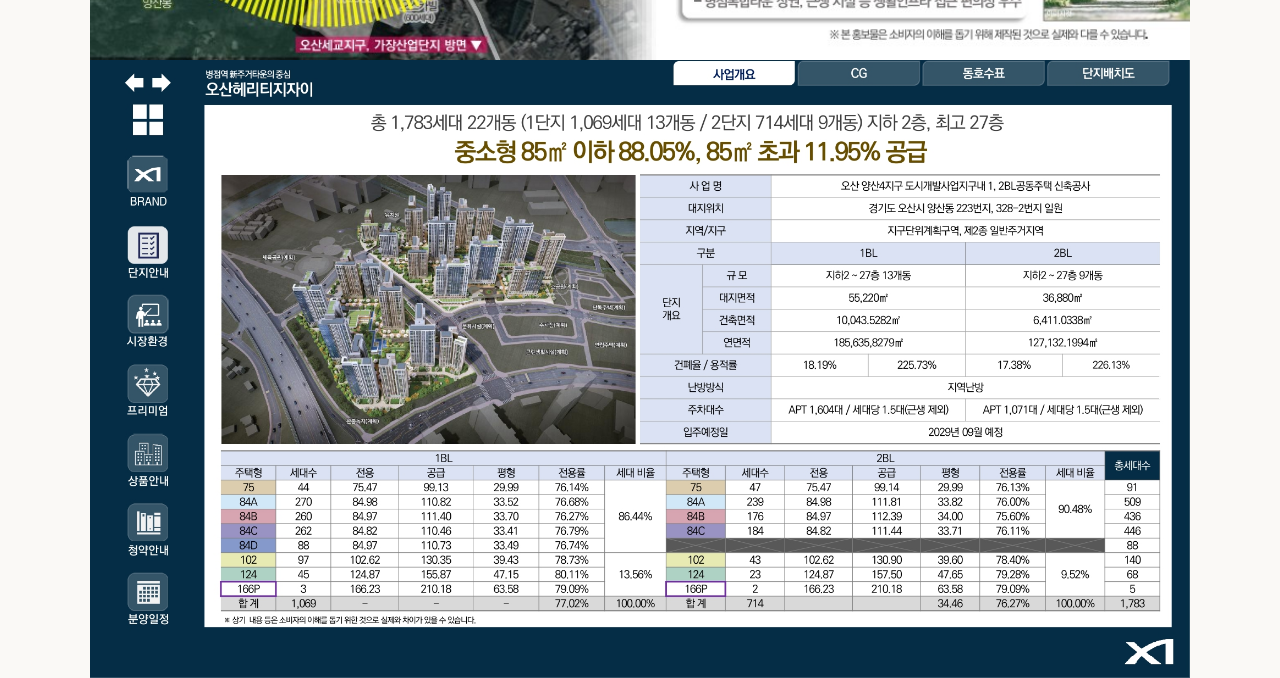
==== commit 4e083dd5: "Update index.html" ====
--- a/index.html
+++ b/index.html
@@ -226,25 +226,28 @@
             min-height: 80px;
         }
         
+        /* 날짜 커스텀 선택창 스타일 */
         .form-field input[type="date"] {
             width: 100% !important;
-            min-width: 100% !important;
             box-sizing: border-box !important;
-            display: block !important;
             position: relative;
             background-image: url('data:image/svg+xml;utf8,<svg xmlns="http://www.w3.org/2000/svg" width="20" height="20" viewBox="0 0 24 24" fill="none" stroke="%23152f47" stroke-width="2" stroke-linecap="round" stroke-linejoin="round"><rect x="3" y="4" width="18" height="18" rx="2" ry="2"/><line x1="16" y1="2" x2="16" y2="6"/><line x1="8" y1="2" x2="8" y2="6"/><line x1="3" y1="10" x2="21" y2="10"/></svg>');
             background-repeat: no-repeat;
             background-position: right 14px center;
             background-size: 18px 18px;
             padding-right: 40px !important;
-        }
-
-        .form-field input[type="date"]::-webkit-calendar-picker-indicator {
-            position: absolute;
-            top: 0; left: 0; right: 0; bottom: 0;
-            width: 100%; height: 100%;
-            opacity: 0;
-            cursor: pointer;
+            color: #94a3b8; /* 날짜 선택 전 Placeholder 색상 */
+        }
+
+        /* 날짜가 선택되었을 때 글자 색상을 어둡게 변경 */
+        .form-field input[type="date"].has-value,
+        #pcResCard input[type="date"].has-value {
+            color: #0f172a !important;
+        }
+
+        /* PC 카드 날짜 커스텀 */
+        #pcResCard input[type="date"] {
+            color: #94a3b8;
         }
 
         .form-field input:focus,
@@ -564,7 +567,7 @@
             <h3>📞 상담/방문 예약하기</h3>
             <input type="text" id="pcName" class="res-input" placeholder="성함">
             <input type="tel" id="pcPhone" class="res-input" placeholder="연락처 (-없이 숫자만)">
-            <input type="date" id="pcDate" class="res-input">
+            <input type="date" id="pcDate" class="res-input" data-placeholder="방문일 설정 (선택)" onfocus="this.type='date'" onblur="if(!this.value) this.type='text'" onchange="if(this.value) this.classList.add('has-value'); else this.classList.remove('has-value');">
             <select id="pcTime" class="res-input">
                 <option value="">시간을 선택해주세요 (선택)</option>
                 <option value="10:00~11:00">10:00~11:00</option>
@@ -635,7 +638,7 @@
                         </div>
                         <div class="form-field">
                             <label>방문 희망 일시</label>
-                            <input type="date" id="mDate1">
+                            <input type="date" id="mDate1" data-placeholder="방문일 설정 (선택)" onchange="if(this.value) this.classList.add('has-value'); else this.classList.remove('has-value');">
                         </div>
                         <div class="form-field">
                             <label>방문 희망 시간</label>
@@ -802,7 +805,7 @@
                         </div>
                         <div class="form-field">
                             <label>방문 희망 일시</label>
-                            <input type="date" id="mDate5">
+                            <input type="date" id="mDate1" data-placeholder="방문일 설정 (선택)" onchange="if(this.value) this.classList.add('has-value'); else this.classList.remove('has-value');">
                         </div>
                         <div class="form-field">
                             <label>방문 희망 시간</label>
@@ -838,6 +841,27 @@
             document.querySelectorAll('.set-phone-link').forEach(el => el.href = "tel:" + phone);
             document.title = "오산 헤리티지자이 - " + name + " 팀장";
 
+            document.querySelectorAll('input[type="date"]').forEach(function(input) {
+                if (!input.value) {
+                    input.type = 'text';
+                    input.placeholder = input.getAttribute('data-placeholder') || '방문일 설정 (선택)';
+                }
+                
+                input.addEventListener('focus', function() {
+                    this.type = 'date';
+                });
+                
+                input.addEventListener('blur', function() {
+                    if (!this.value) {
+                        this.type = 'text';
+                        this.placeholder = this.getAttribute('data-placeholder') || '방문일 설정 (선택)';
+                        this.classList.remove('has-value');
+                    } else {
+                        this.classList.add('has-value');
+                    }
+                });
+            });
+            
             // 2. 스크롤 및 고정 카드의 위치 제어 (PC용)
             window.addEventListener('scroll', function() {
                 let s = window.pageYOffset || document.documentElement.scrollTop;
@@ -860,7 +884,7 @@
                 });
             });
         });
-
+        
         // 3. 문자 예약 제출 기능
         function sendReservation(nameId, phoneId, dateId, timeId, typeId, memoId) {
             const name = document.getElementById(nameId)?.value;
